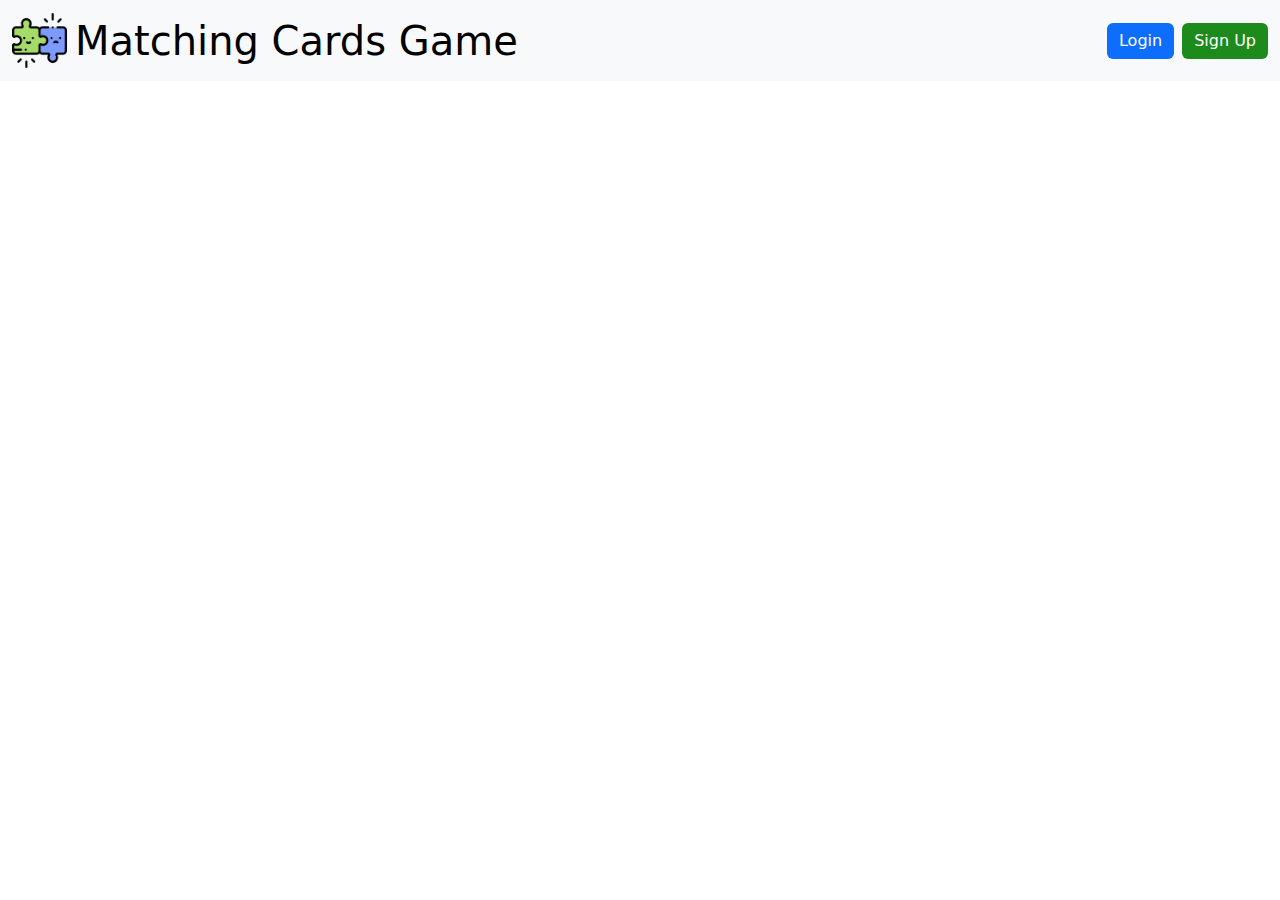
==== Index.html @ 88682d71 "Initia1l commit" ====
<!doctype html>
<html lang="en">
  <head>
    <meta charset="utf-8">
    <meta name="viewport" content="width=device-width, initial-scale=1">
    <title>Matching Cards Game</title>
    <link href="https://cdn.jsdelivr.net/npm/bootstrap@5.3.3/dist/css/bootstrap.min.css" rel="stylesheet" integrity="sha384-QWTKZyjpPEjISv5WaRU9OFeRpok6YctnYmDr5pNlyT2bRjXh0JMhjY6hW+ALEwIH" crossorigin="anonymous">
    <link rel="stylesheet" href="JS Project.css">
  </head>
  <body>
    <nav class="navbar navbar-expand-lg bg-body-tertiary">
        <div class="container-fluid">
          <!-- Nav-Left -->
          <a class="navbar-brand d-flex align-items-center navleft" href="#">
            <img src="image.png" alt="Logo" class="logo" style="width: 55px; height: 55px;">
            <h1 class="title mb-0 ms-2">Matching Cards Game</h1>
          </a>

          <button class="navbar-toggler" type="button" data-bs-toggle="collapse" data-bs-target="#navbarSupportedContent" aria-controls="navbarSupportedContent" aria-expanded="false" aria-label="Toggle navigation">
            <span class="navbar-toggler-icon"></span>
          </button>
          <div class="collapse navbar-collapse" id="navbarSupportedContent">
            <ul class="navbar-nav me-auto mb-2 mb-lg-0"></ul>

            <!-- Nav-Right -->
            <form class="d-flex mx-2" role="search">
                <!-- Login Button -->
                <button type="button" id="loginModalButton" class="btn btn-primary" data-bs-toggle="modal" data-bs-target="#loginModal">
                  Login
                </button>

                <!-- Login Modal -->
                <div class="modal fade" id="loginModal" tabindex="-1" aria-labelledby="loginModalLabel" aria-hidden="true">
                  <div class="modal-dialog">
                    <div class="modal-content">
                      <div class="modal-header">
                        <h1 class="modal-title fs-5" id="loginModalLabel">Login Form</h1>
                        <button type="button" class="btn-close" data-bs-dismiss="modal" aria-label="Close"></button>
                      </div>
                      <div class="modal-body">
                        <form>
                          <label for="login-name">Username:</label>
                          <input type="text" id="login-name" name="name" required class="form-control mb-3">

                          <label for="login-password">Password:</label>
                          <input type="password" id="login-password" name="password" required class="form-control mb-3">

                          <button type="submit" class="btn btn-primary w-100">Login</button>
                        </form>
                      </div>
                    </div>
                  </div>
                </div>

                <!-- Signup Button -->
                <button type="button" id="signupModalButton" button" class="btn btn-secondary" data-bs-toggle="modal" data-bs-target="#signupModal">
                  Sign Up
                </button>

                <!-- Signup Modal -->
                <div class="modal fade" id="signupModal" tabindex="-1" aria-labelledby="signupModalLabel" aria-hidden="true">
                  <div class="modal-dialog">
                    <div class="modal-content">
                      <div class="modal-header">
                        <h1 class="modal-title fs-5" id="signupModalLabel">Sign Up Form</h1>
                        <button type="button" class="btn-close" data-bs-dismiss="modal" aria-label="Close"></button>
                      </div>
                      <div class="modal-body">
                        <form id="signupForm">
                          <label for="signup-name">Name:</label>
                          <input type="text" id="signup-name" name="name" required class="form-control mb-3">

                          <label for="signup-email">Email:</label>
                          <input type="email" id="signup-email" name="email" required class="form-control mb-3">

                          <label for="signup-password">Password:</label>
                          <input type="password" id="signup-password" name="password" required class="form-control mb-3">

                          <label for="signup-confirm-password">Confirm Password:</label>
                          <input type="password" id="signup-confirm-password" name="confirm-password" required class="form-control mb-3">
                          
                          <button type="button" id="signupButton" class="btn btn-success w-100">Sign Up</button>
                        </form>
                      </div>
                    </div>
                  </div>
                </div>
            </form>
          </div>
        </div>
      </nav>
    
    <!-- JavaScript -->
    <script src="JS Project.js"></script>
    <script src="https://cdn.jsdelivr.net/npm/bootstrap@5.3.3/dist/js/bootstrap.bundle.min.js" integrity="sha384-YvpcrYf0tY3lHB60NNkmXc5s9fDVZLESaAA55NDzOxhy9GkcIdslK1eN7N6jIeHz" crossorigin="anonymous"></script>
  </body>
</html>
---- JS Project.css ----
#signupModalButton {
    background-color: rgb(28, 139, 28); 
    color: white;             
    border: none;             
}

#loginModalButton {
    /* background-color: #7D9BFF;  */
    color: white;             
    border: none;             
}
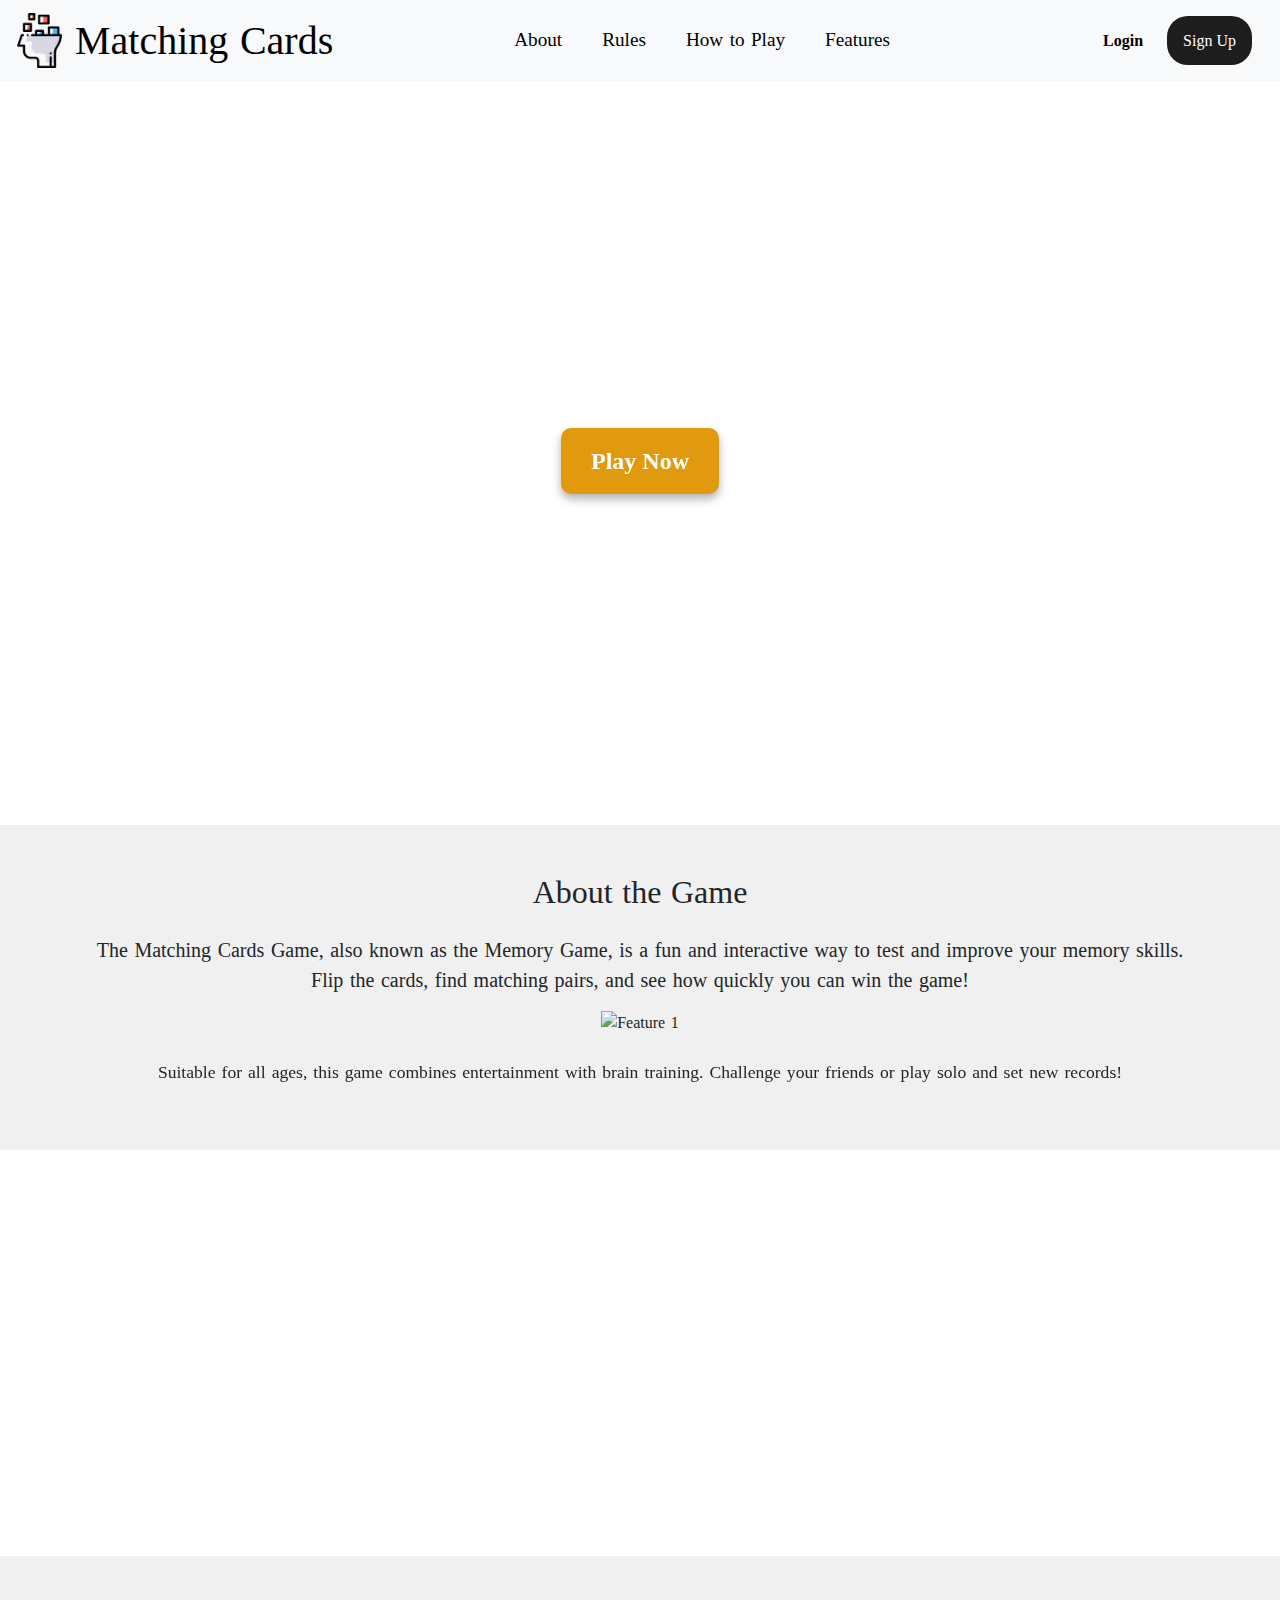
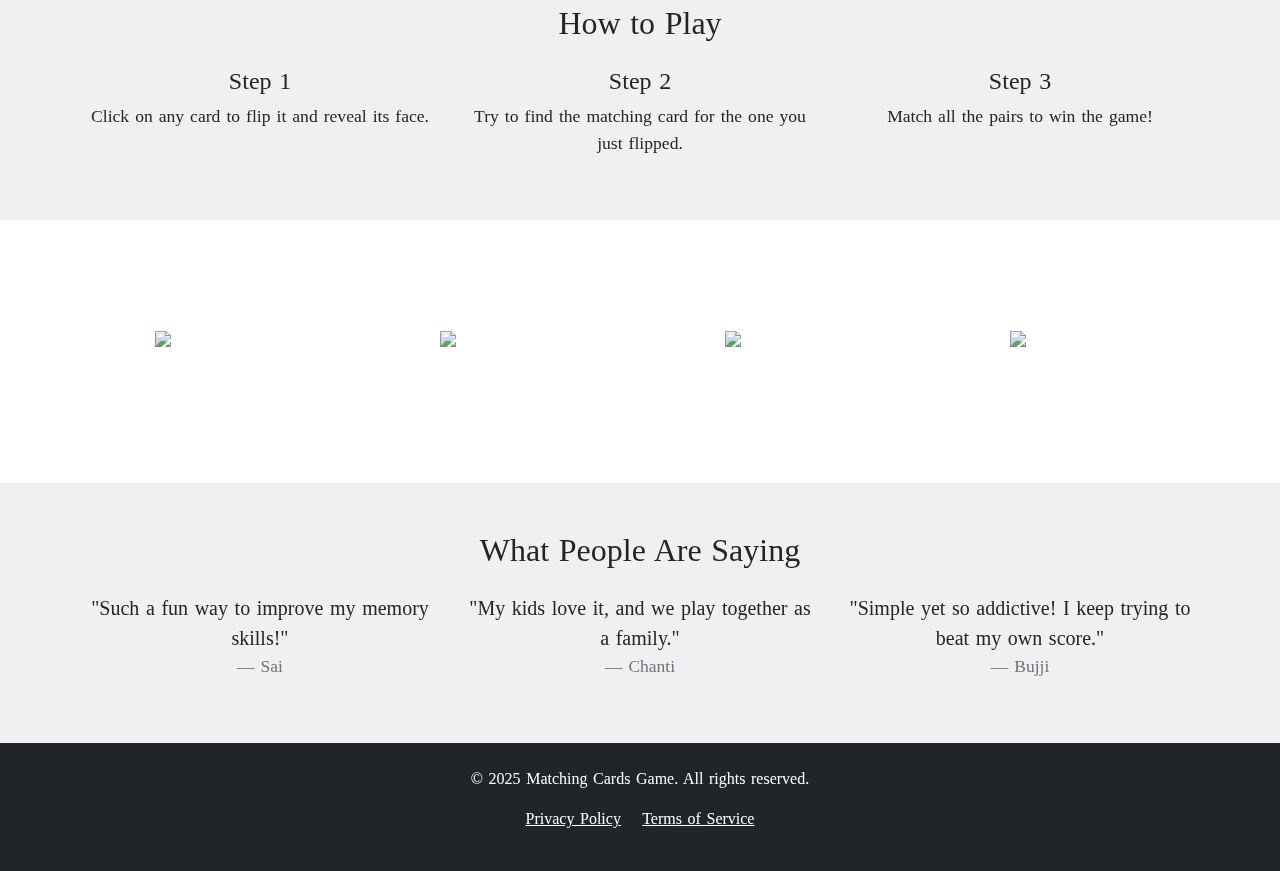
==== commit 456474a1: "Second commit" ====
--- a/Index.html
+++ b/Index.html
@@ -4,23 +4,42 @@
     <meta charset="utf-8">
     <meta name="viewport" content="width=device-width, initial-scale=1">
     <title>Matching Cards Game</title>
+    <link href="https://fonts.googleapis.com/css2?family=Inter:wght@400;500;600;700&display=swap" rel="stylesheet">
     <link href="https://cdn.jsdelivr.net/npm/bootstrap@5.3.3/dist/css/bootstrap.min.css" rel="stylesheet" integrity="sha384-QWTKZyjpPEjISv5WaRU9OFeRpok6YctnYmDr5pNlyT2bRjXh0JMhjY6hW+ALEwIH" crossorigin="anonymous">
+    <link rel="stylesheet" href="https://cdn.jsdelivr.net/npm/sweetalert2@11/dist/sweetalert2.min.css">
     <link rel="stylesheet" href="JS Project.css">
   </head>
   <body>
+    <div class="background-container"></div>
+    <!-- Navbar -->
     <nav class="navbar navbar-expand-lg bg-body-tertiary">
         <div class="container-fluid">
           <!-- Nav-Left -->
           <a class="navbar-brand d-flex align-items-center navleft" href="#">
-            <img src="image.png" alt="Logo" class="logo" style="width: 55px; height: 55px;">
-            <h1 class="title mb-0 ms-2">Matching Cards Game</h1>
+            <img src="artificial-intelligence_994982.png" alt="Logo" class="logo" style="width: 55px; height: 55px;">
+            <h1 class="title mb-0 ms-2">Matching Cards</h1>
           </a>
 
           <button class="navbar-toggler" type="button" data-bs-toggle="collapse" data-bs-target="#navbarSupportedContent" aria-controls="navbarSupportedContent" aria-expanded="false" aria-label="Toggle navigation">
             <span class="navbar-toggler-icon"></span>
           </button>
           <div class="collapse navbar-collapse" id="navbarSupportedContent">
-            <ul class="navbar-nav me-auto mb-2 mb-lg-0"></ul>
+
+            <!-- Nav-Center -->
+            <ul class="navbar-nav me-auto mb-2 mb-lg-0">
+              <li class="nav-item">
+                <a class="nav-link" href="#about">About</a>
+              </li>
+              <li class="nav-item">
+                <a class="nav-link" href="#rules">Rules</a>
+              </li>
+              <li class="nav-item">
+                <a class="nav-link" href="#how-to-play">How to Play</a>
+              </li>
+              <li class="nav-item">
+                <a class="nav-link" href="#features">Features</a>
+              </li>
+            </ul>
 
             <!-- Nav-Right -->
             <form class="d-flex mx-2" role="search">
@@ -34,18 +53,18 @@
                   <div class="modal-dialog">
                     <div class="modal-content">
                       <div class="modal-header">
-                        <h1 class="modal-title fs-5" id="loginModalLabel">Login Form</h1>
+                        <h1 class="modal-title fs-5 text-center w-100" id="loginModalLabel">Login Form</h1>
                         <button type="button" class="btn-close" data-bs-dismiss="modal" aria-label="Close"></button>
                       </div>
                       <div class="modal-body">
                         <form>
-                          <label for="login-name">Username:</label>
-                          <input type="text" id="login-name" name="name" required class="form-control mb-3">
+                          <label for="login-email">Email</label>
+                          <input type="email" id="login-email" name="email" required class="form-control mb-3">
 
                           <label for="login-password">Password:</label>
                           <input type="password" id="login-password" name="password" required class="form-control mb-3">
 
-                          <button type="submit" class="btn btn-primary w-100">Login</button>
+                          <button type="button" id="loginButton" class="btn btn-primary d-block mx-auto w-50">Login</button>
                         </form>
                       </div>
                     </div>
@@ -53,7 +72,7 @@
                 </div>
 
                 <!-- Signup Button -->
-                <button type="button" id="signupModalButton" button" class="btn btn-secondary" data-bs-toggle="modal" data-bs-target="#signupModal">
+                <button type="button" id="signupModalButton" class="btn btn-secondary me-3" data-bs-toggle="modal" data-bs-target="#signupModal">
                   Sign Up
                 </button>
 
@@ -62,7 +81,7 @@
                   <div class="modal-dialog">
                     <div class="modal-content">
                       <div class="modal-header">
-                        <h1 class="modal-title fs-5" id="signupModalLabel">Sign Up Form</h1>
+                        <h1 class="modal-title fs-5 text-center w-100" id="signupModalLabel">Sign Up Form</h1>
                         <button type="button" class="btn-close" data-bs-dismiss="modal" aria-label="Close"></button>
                       </div>
                       <div class="modal-body">
@@ -79,7 +98,7 @@
                           <label for="signup-confirm-password">Confirm Password:</label>
                           <input type="password" id="signup-confirm-password" name="confirm-password" required class="form-control mb-3">
                           
-                          <button type="button" id="signupButton" class="btn btn-success w-100">Sign Up</button>
+                          <button type="button" id="signupButton" class="btn btn-success d-block mx-auto w-50">Sign Up</button>
                         </form>
                       </div>
                     </div>
@@ -90,8 +109,130 @@
         </div>
       </nav>
     
-    <!-- JavaScript -->
-    <script src="JS Project.js"></script>
+    <!-- Game Body -->
+    <div class="play-now-container">
+      <div class="centered-text">
+        <h1>Welcome to the Matching Cards Game</h1>
+        <h5 class="mb-3">Challenge your memory and match all the cards to win!</h5>
+        <button class="play-now-btn" onclick="startGame()">Play Now</button>
+      </div>
+    </div>
+    <!-- About Section -->
+    <section id="about" class="py-5">
+      <div class="container text-center">
+        <h2 class="mb-4">About the Game</h2>
+        <p class="lead">
+          The Matching Cards Game, also known as the Memory Game, is a fun and interactive way to test and improve your memory skills. Flip the cards, find matching pairs, and see how quickly you can win the game!
+        </p>
+        <div class="col-md-6 mx-auto">
+          <img src="https://img.freepik.com/free-vector/hand-drawn-memory-game-card_23-2150138546.jpg?t=st=1738011344~exp=1738014944~hmac=1db11091009ba32797572f7f1c709d131ff43c8e383258971d73b6f39f11af08&w=2000" alt="Feature 1" class="img-fluid mb-4">
+        </div>
+        <p id="about-paragraph-2">
+          Suitable for all ages, this game combines entertainment with brain training. Challenge your friends or play solo and set new records!
+        </p>
+      </div>
+    </section>
+
+    <!-- Rules Section -->
+    <section id="rules" class="py-5">
+      <div class="container text-center">
+        <h2 class="mb-4">Rules</h2>
+        <ul class="list-unstyled lead">
+          <li class="mb-2">1. You can only flip two cards at a time.</li>
+          <li class="mb-2">2. If the two cards match, they will remain flipped.</li>
+          <li class="mb-2">3. If the two cards do not match, they will flip back.</li>
+          <li class="mb-2">4. Continue flipping cards until all pairs are matched.</li>
+          <li>5. Aim to match all pairs in the fewest number of attempts!</li>
+        </ul>
+      </div>
+    </section>
+
+    <!-- How to Play Section -->
+    <section id="how-to-play" class="py-5">
+      <div class="container text-center">
+        <h2 class="mb-4">How to Play</h2>
+        <div class="row">
+          <div class="col-md-4">
+            <h4>Step 1</h4>
+            <p>Click on any card to flip it and reveal its face.</p>
+          </div>
+          <div class="col-md-4">
+            <h4>Step 2</h4>
+            <p>Try to find the matching card for the one you just flipped.</p>
+          </div>
+          <div class="col-md-4">
+            <h4>Step 3</h4>
+            <p>Match all the pairs to win the game!</p>
+          </div>
+        </div>
+      </div>
+    </section>
+
+    <!-- Features Section -->
+    <section id="features" class="py-5">
+      <div class="container text-center">
+        <h2 class="mb-4">Features</h2>
+        <div class="row">
+          <div class="col-md-3">
+            <img src="https://imgs.search.brave.com/dAk8lnPWnwfL-H8TKE4ruaggciHf4OfFQa4pqZx1gVA/rs:fit:500:0:0:0/g:ce/aHR0cHM6Ly9pLmV0/c3lzdGF0aWMuY29t/LzkwODkyOTUvYy8y/MjUwLzIyNTAvMC8z/MDcvaWwvODBjNmRm/LzQ1NDU4Njg4OTMv/aWxfNjAweDYwMC40/NTQ1ODY4ODkzX2Fn/azIuanBn" alt="Feature 1" class="img-fluid mb-2">
+            <p class="lead">Responsive Design</p>
+          </div>
+          <div class="col-md-3">
+            <img src="https://media.istockphoto.com/id/165808911/vector/seamless-sketchy-gambling-background.jpg?s=612x612&w=0&k=20&c=xPhKCPptlTzb1c4b8AgfLMcfgFPc8h7k408a5qskwbc=" alt="Feature 2" class="img-fluid mb-2">
+            <p class="lead">Interactive Gameplay</p>
+          </div>
+          <div class="col-md-3">
+            <img src="https://imgs.search.brave.com/dAk8lnPWnwfL-H8TKE4ruaggciHf4OfFQa4pqZx1gVA/rs:fit:500:0:0:0/g:ce/aHR0cHM6Ly9pLmV0/c3lzdGF0aWMuY29t/LzkwODkyOTUvYy8y/MjUwLzIyNTAvMC8z/MDcvaWwvODBjNmRm/LzQ1NDU4Njg4OTMv/aWxfNjAweDYwMC40/NTQ1ODY4ODkzX2Fn/azIuanBn" alt="Feature 3" class="img-fluid mb-2">
+            <p class="lead">Score Tracking</p>
+          </div>
+          <div class="col-md-3">
+            <img src="https://files.oaiusercontent.com/file-RHtWXZrp2qFBhBNarhbA9V?se=2025-01-27T20%3A14%3A05Z&sp=r&sv=2024-08-04&sr=b&rscc=max-age%3D604800%2C%20immutable%2C%20private&rscd=attachment%3B%20filename%3Db121ca45-e9a7-44d7-8a75-b4c12d9004ea.webp&sig=NeFZGSSMA1Ck%2BshZG92z2w/9kWY3EGKDOteXCU4sWtw%3D" alt="Feature 4" class="img-fluid mb-2">
+            <p class="lead">Fun for All Ages</p>
+          </div>
+        </div>
+      </div>
+    </section>
+
+    <!-- Testimonials Section -->
+    <section id="testimonials" class="py-5">
+      <div class="container text-center">
+        <h2 class="mb-4">What People Are Saying</h2>
+        <div class="row">
+          <div class="col-md-4">
+            <blockquote class="blockquote">
+              <p>"Such a fun way to improve my memory skills!"</p>
+              <footer class="blockquote-footer">Sai</footer>
+            </blockquote>
+          </div>
+          <div class="col-md-4">
+            <blockquote class="blockquote">
+              <p>"My kids love it, and we play together as a family."</p>
+              <footer class="blockquote-footer">Chanti</footer>
+            </blockquote>
+          </div>
+          <div class="col-md-4">
+            <blockquote class="blockquote">
+              <p>"Simple yet so addictive! I keep trying to beat my own score."</p>
+              <footer class="blockquote-footer">Bujji</footer>
+            </blockquote>
+          </div>
+        </div>
+      </div>
+    </section>
+
+    <!-- Footer -->
+    <footer class="py-4 bg-dark text-white text-center">
+      <p>&copy; 2025 Matching Cards Game. All rights reserved.</p>
+      <p>
+        <a href="#" class="text-white me-3">Privacy Policy</a>
+        <a href="#" class="text-white">Terms of Service</a>
+      </p>
+    </footer>
+
+
+    <!-- Script connections -->
+    <script type="module" src="JS Project.js"></script>
+    <script src="https://cdn.jsdelivr.net/npm/sweetalert2@11/dist/sweetalert2.min.js"></script>
     <script src="https://cdn.jsdelivr.net/npm/bootstrap@5.3.3/dist/js/bootstrap.bundle.min.js" integrity="sha384-YvpcrYf0tY3lHB60NNkmXc5s9fDVZLESaAA55NDzOxhy9GkcIdslK1eN7N6jIeHz" crossorigin="anonymous"></script>
   </body>
 </html>
--- a/JS Project.css
+++ b/JS Project.css
@@ -1,11 +1,162 @@
-#signupModalButton {
-    background-color: rgb(28, 139, 28); 
-    color: white;             
-    border: none;             
+html {
+  scroll-behavior: smooth;
+  scroll-padding-top: 80px;
+  overflow-x: hidden;
+}
+
+body {
+  background-image: url('maria-sol-ponce-FliC0KecSw0-unsplash.jpg');
+  background-size: cover;
+  background-repeat: no-repeat;
+  background-attachment: fixed;
+  background-position: center;
+  font-family: 'math';
+  position: relative;
+  word-spacing: 0.1em;
+}
+
+.background-container {
+  position: fixed;
+  top: 0;
+  left: 0;
+  width: 100%;
+  height: 100%;
+  background-image: url('maria-sol-ponce-FliC0KecSw0-unsplash.jpg');
+  background-size: cover;
+  background-position: center;
+  background-attachment: fixed;
+  filter: blur(11px);
+  z-index: -1;
+  pointer-events: none;
+}
+
+.navbar {
+  position: fixed;
+  width: 100%;
+  z-index: 1060;
+}
+
+.navbar-nav {
+  margin-left: auto;
+}
+
+.navbar-nav .nav-link {
+  font-size: 1.2rem;
+  margin-right: 1.5rem;
+  color: #000;
+}
+
+.navbar-nav .nav-link:hover {
+  color: dimgray;
 }
 
 #loginModalButton {
-    /* background-color: #7D9BFF;  */
-    color: white;             
-    border: none;             
+  background-color: inherit;
+  color: #000000;
+  /* border: 1px solid grey; */
+  padding: 0.5rem 1rem;
+  border-radius: 1rem;
+  font-weight: 600;
+}
+
+#loginModalButton:hover {
+  color: dimgray;
+}
+
+#signupModalButton {
+  background-color: rgb(28, 29, 28);
+  border: none;
+  padding: 0.8rem 1rem;
+  border-radius: 1.3rem;
+}
+
+#signupModalButton:hover {
+  background-color: rgb(66, 63, 63);
+  /* color: #000; */
+  border: none;
+  /* font-weight: 600; */
+}
+
+.btn {
+  background-color: rgb(28, 29, 28);
+  border: none;
+  padding: 0.8rem;
+  border-radius: 1rem;
+}
+
+/* .modal-backdrop {
+  background-color: rgba(0, 0, 0, 0.5);
+  z-index: 1040;
+}
+
+.modal {
+  background: none;
+  z-index: 1050;
+}
+
+.modal-dialog {
+  margin-top: 9vh;
+} */
+
+.play-now-container {
+  height: calc(100vh - 75px);
+  display: flex;
+  justify-content: center;
+  align-items: center;
+  position: relative;
+  z-index: 1;
+  text-align: center;
+  color: #fff;
+}
+
+.play-now-btn {
+  background-color: #e19a0d;
+  color: #fff;
+  border: none;
+  padding: 15px 30px;
+  font-size: 1.5rem;
+  font-weight: bold;
+  border-radius: 10px;
+  box-shadow: 0 5px 10px rgba(0, 0, 0, 0.3);
+  transition: all 0.3s ease;
+}
+
+.play-now-btn:hover {
+  background-color: #0056b3;
+  transform: scale(1.05);
+  box-shadow: 0 8px 15px rgba(0, 0, 0, 0.4);
+}
+
+#about{
+  background-color: #f0f0f0;
+}
+
+#about #about-paragraph-2{
+  font-size: 1.1rem;
+}
+
+#rules{
+  color: #fff;
+  font-size: 1.5rem;
+  font-weight: bold;
+  line-height: 2.5rem;
+}
+
+#how-to-play{
+  background-color: #f0f0f0;
+}
+
+#how-to-play p{
+  font-size: 1.1rem;
+}
+
+#features{
+  color: #fff;
+  font-size: 1.5rem;
+  font-weight: bold;
+  line-height: 2.5rem;
+}
+
+#testimonials{
+  background-color: #f0f0f0;
 }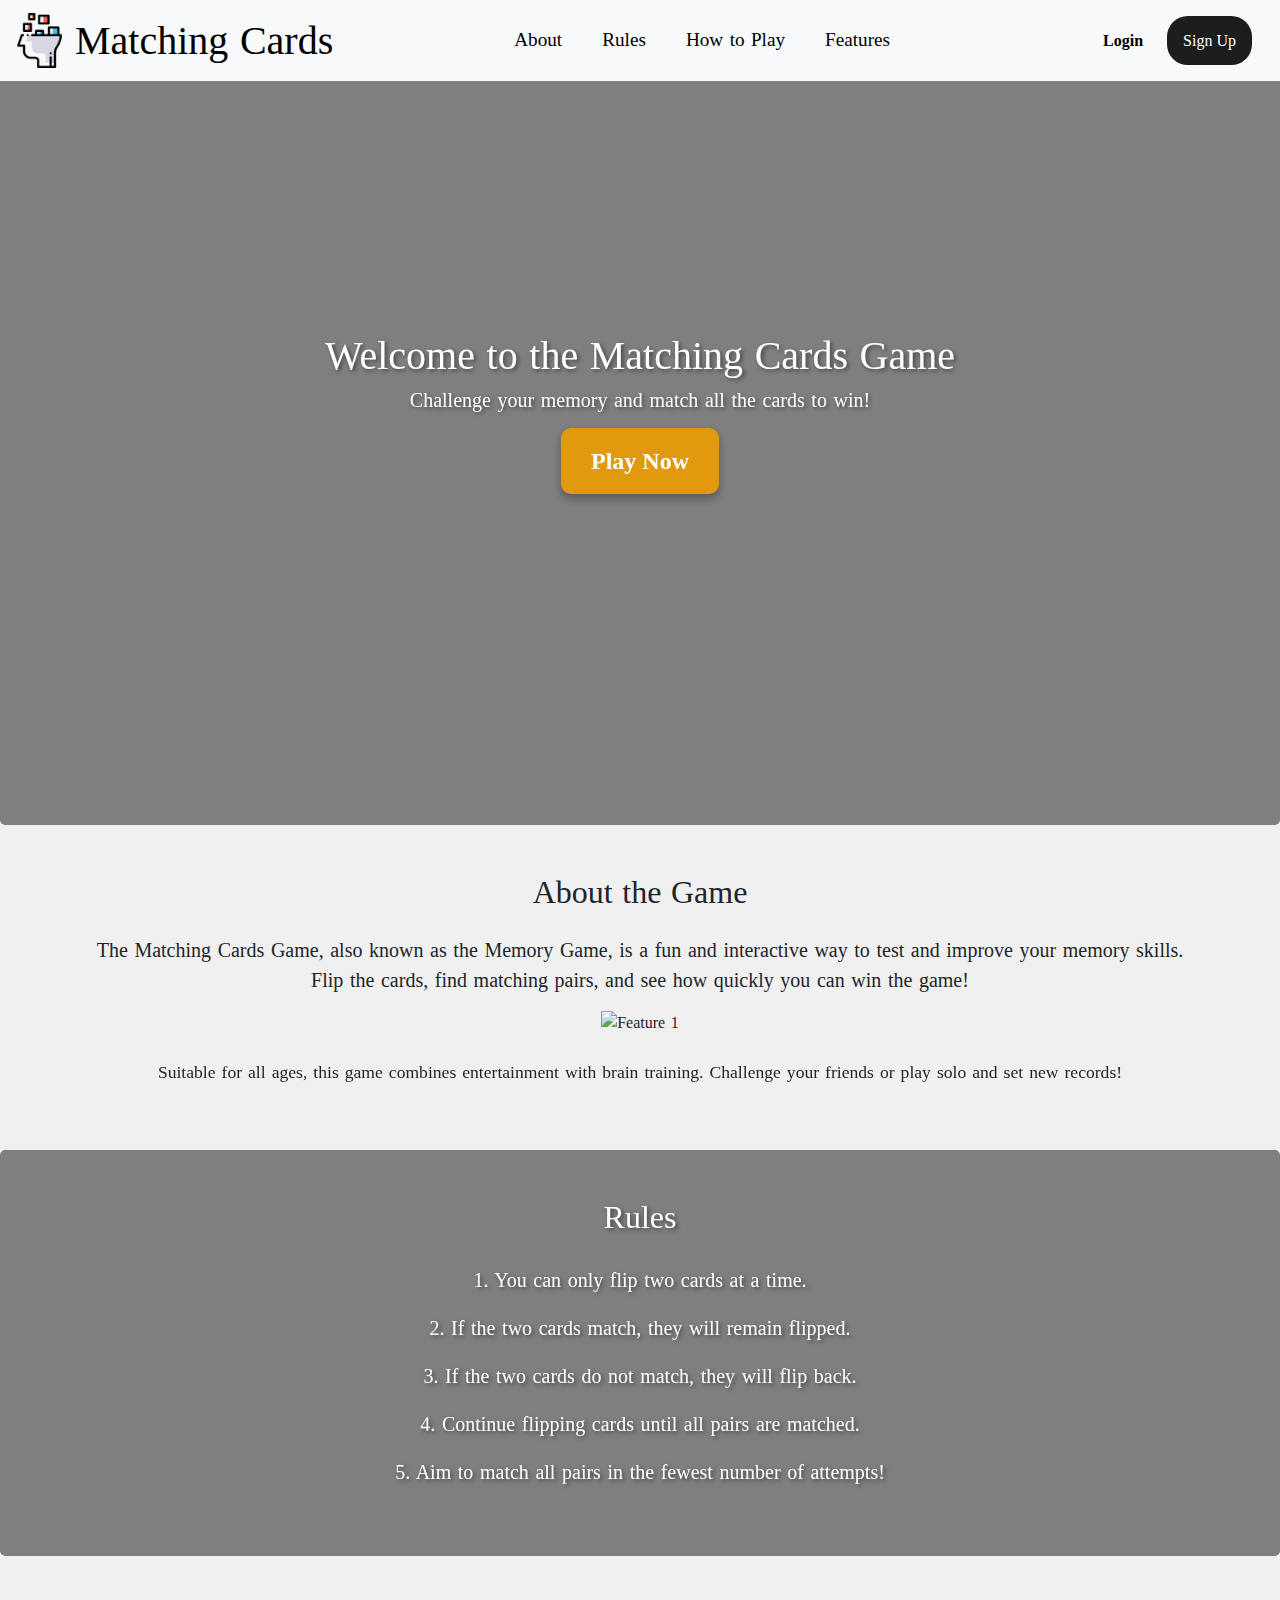
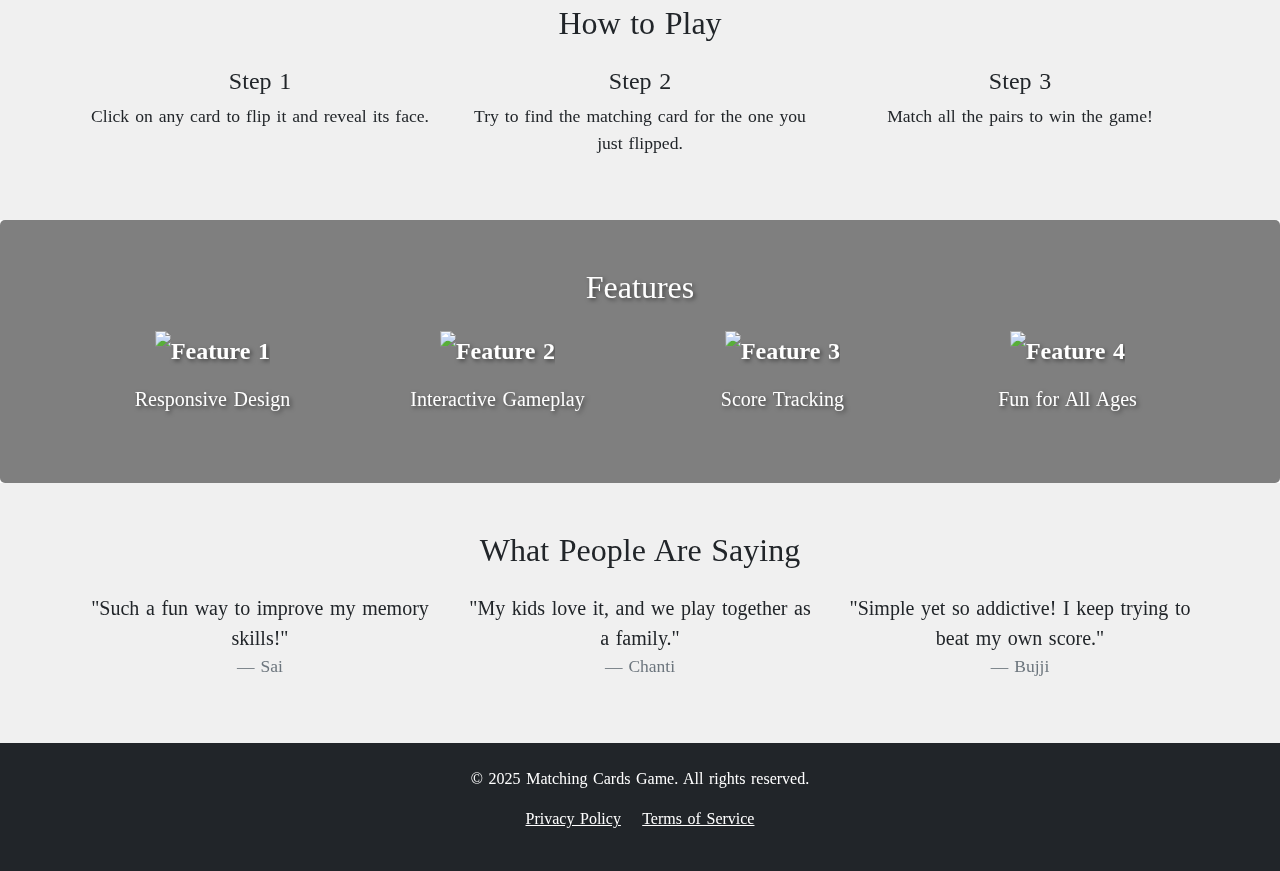
==== commit de9108ea: "Jan 30 commit" ====
--- a/Index.html
+++ b/Index.html
@@ -11,7 +11,7 @@
   </head>
   <body>
     <div class="background-container"></div>
-    <!-- Navbar -->
+    <!-- RECHECK : Navbar -->
     <nav class="navbar navbar-expand-lg bg-body-tertiary">
         <div class="container-fluid">
           <!-- Nav-Left -->
@@ -43,81 +43,102 @@
 
             <!-- Nav-Right -->
             <form class="d-flex mx-2" role="search">
-                <!-- Login Button -->
-                <button type="button" id="loginModalButton" class="btn btn-primary" data-bs-toggle="modal" data-bs-target="#loginModal">
+              <!-- Login Button -->
+              <button type="button" id="loginModalButton" class="btn btn-primary" data-bs-toggle="modal" data-bs-target="#loginModal">
                   Login
-                </button>
-
-                <!-- Login Modal -->
-                <div class="modal fade" id="loginModal" tabindex="-1" aria-labelledby="loginModalLabel" aria-hidden="true">
-                  <div class="modal-dialog">
-                    <div class="modal-content">
-                      <div class="modal-header">
-                        <h1 class="modal-title fs-5 text-center w-100" id="loginModalLabel">Login Form</h1>
-                        <button type="button" class="btn-close" data-bs-dismiss="modal" aria-label="Close"></button>
-                      </div>
-                      <div class="modal-body">
-                        <form>
-                          <label for="login-email">Email</label>
-                          <input type="email" id="login-email" name="email" required class="form-control mb-3">
-
-                          <label for="login-password">Password:</label>
-                          <input type="password" id="login-password" name="password" required class="form-control mb-3">
-
-                          <button type="button" id="loginButton" class="btn btn-primary d-block mx-auto w-50">Login</button>
-                        </form>
-                      </div>
+              </button>
+
+              <!-- Login Modal -->
+              <div class="modal fade" id="loginModal" tabindex="-1" aria-labelledby="loginModalLabel" aria-hidden="true">
+                <div class="modal-dialog">
+                  <div class="modal-content">
+                    <div class="modal-header">
+                      <h1 class="modal-title fs-5 text-center w-100" id="loginModalLabel">Login Form</h1>
+                      <button type="button" class="btn-close" data-bs-dismiss="modal" aria-label="Close"></button>
+                    </div>
+                    <div class="modal-body">
+                      <form>
+                        <label for="login-email">Email</label>
+                        <input type="email" id="login-email" name="email" required class="form-control mb-3">
+
+                        <label for="login-password">Password:</label>
+                        <input type="password" id="login-password" name="password" required class="form-control mb-3">
+
+                        <button type="button" id="loginButton" class="btn btn-primary d-block mx-auto w-50">Login</button>
+                      </form>
                     </div>
                   </div>
                 </div>
-
-                <!-- Signup Button -->
-                <button type="button" id="signupModalButton" class="btn btn-secondary me-3" data-bs-toggle="modal" data-bs-target="#signupModal">
-                  Sign Up
-                </button>
-
-                <!-- Signup Modal -->
-                <div class="modal fade" id="signupModal" tabindex="-1" aria-labelledby="signupModalLabel" aria-hidden="true">
-                  <div class="modal-dialog">
-                    <div class="modal-content">
-                      <div class="modal-header">
-                        <h1 class="modal-title fs-5 text-center w-100" id="signupModalLabel">Sign Up Form</h1>
-                        <button type="button" class="btn-close" data-bs-dismiss="modal" aria-label="Close"></button>
-                      </div>
-                      <div class="modal-body">
-                        <form id="signupForm">
-                          <label for="signup-name">Name:</label>
-                          <input type="text" id="signup-name" name="name" required class="form-control mb-3">
-
-                          <label for="signup-email">Email:</label>
-                          <input type="email" id="signup-email" name="email" required class="form-control mb-3">
-
-                          <label for="signup-password">Password:</label>
-                          <input type="password" id="signup-password" name="password" required class="form-control mb-3">
-
-                          <label for="signup-confirm-password">Confirm Password:</label>
-                          <input type="password" id="signup-confirm-password" name="confirm-password" required class="form-control mb-3">
+              </div>
+
+              <!-- Signup Button -->
+              <button type="button" id="signupModalButton" class="btn btn-secondary me-3" data-bs-toggle="modal" data-bs-target="#signupModal">
+                Sign Up
+              </button>
+
+              <!-- Signup Modal -->
+              <div class="modal fade" id="signupModal" tabindex="-1" aria-labelledby="signupModalLabel" aria-hidden="true">
+                <div class="modal-dialog">
+                  <div class="modal-content">
+                    <div class="modal-header">
+                      <h1 class="modal-title fs-5 text-center w-100" id="signupModalLabel">Sign Up Form</h1>
+                      <button type="button" class="btn-close" data-bs-dismiss="modal" aria-label="Close"></button>
+                    </div>
+                    <div class="modal-body">
+                      <form id="signupForm">
+                        <label for="signup-name">Name:</label>
+                        <input type="text" id="signup-name" name="name" required class="form-control mb-3">
+
+                        <label for="signup-email">Email:</label>
+                        <input type="email" id="signup-email" name="email" required class="form-control mb-3">
+
+                        <label for="signup-password">Password:</label>
+                        <input type="password" id="signup-password" name="password" required class="form-control mb-3">
+
+                        <label for="signup-confirm-password">Confirm Password:</label>
+                        <input type="password" id="signup-confirm-password" name="confirm-password" required class="form-control mb-3">
                           
-                          <button type="button" id="signupButton" class="btn btn-success d-block mx-auto w-50">Sign Up</button>
-                        </form>
-                      </div>
+                        <button type="button" id="signupButton" class="btn btn-success d-block mx-auto w-50">Sign Up</button>
+                      </form>
                     </div>
                   </div>
                 </div>
+              </div>
+
+              <!-- Profile Button (Initially Hidden) -->
+              <button id="profileButton" class="btn btn-secondary d-none" data-bs-toggle="offcanvas" data-bs-target="#profileOffcanvas">
+                Welcome, User
+              </button>
             </form>
           </div>
         </div>
-      </nav>
-    
-    <!-- Game Body -->
+    </nav>
+
+    <!-- RECHECK : Offcanvas for User Profile -->
+    <div class="offcanvas offcanvas-end" tabindex="-1" id="profileOffcanvas" aria-labelledby="profileOffcanvasLabel">
+      <div class="offcanvas-header">
+        <h5 id="profileOffcanvasLabel">User Profile</h5>
+        <button type="button" class="btn-close" data-bs-dismiss="offcanvas" aria-label="Close"></button>
+      </div>
+      <div class="offcanvas-body my-3">
+        <!-- Profile Content -->
+        <p id="userName">Name: </p>
+        <p id="userEmail">Email: </p>
+        <!-- You can add more profile fields here -->
+        <button class="btn btn-danger" id="logoutButton">Logout</button>
+      </div>
+    </div>
+
+    <!-- RECHECK : Game Body -->
     <div class="play-now-container">
       <div class="centered-text">
         <h1>Welcome to the Matching Cards Game</h1>
         <h5 class="mb-3">Challenge your memory and match all the cards to win!</h5>
-        <button class="play-now-btn" onclick="startGame()">Play Now</button>
+        <button class="play-now-btn" id="playNowButton">Play Now</button>
       </div>
     </div>
-    <!-- About Section -->
+
+    <!-- RECHECK : About Section -->
     <section id="about" class="py-5">
       <div class="container text-center">
         <h2 class="mb-4">About the Game</h2>
@@ -133,7 +154,7 @@
       </div>
     </section>
 
-    <!-- Rules Section -->
+    <!-- RECHECK : Rules Section -->
     <section id="rules" class="py-5">
       <div class="container text-center">
         <h2 class="mb-4">Rules</h2>
@@ -147,7 +168,7 @@
       </div>
     </section>
 
-    <!-- How to Play Section -->
+    <!-- RECHECK : How to Play Section -->
     <section id="how-to-play" class="py-5">
       <div class="container text-center">
         <h2 class="mb-4">How to Play</h2>
@@ -168,7 +189,7 @@
       </div>
     </section>
 
-    <!-- Features Section -->
+    <!-- RECHECK : Features Section -->
     <section id="features" class="py-5">
       <div class="container text-center">
         <h2 class="mb-4">Features</h2>
@@ -193,7 +214,7 @@
       </div>
     </section>
 
-    <!-- Testimonials Section -->
+    <!-- RECHECK : Testimonials Section -->
     <section id="testimonials" class="py-5">
       <div class="container text-center">
         <h2 class="mb-4">What People Are Saying</h2>
@@ -220,7 +241,7 @@
       </div>
     </section>
 
-    <!-- Footer -->
+    <!-- RECHECK : Footer -->
     <footer class="py-4 bg-dark text-white text-center">
       <p>&copy; 2025 Matching Cards Game. All rights reserved.</p>
       <p>
@@ -229,7 +250,6 @@
       </p>
     </footer>
 
-
     <!-- Script connections -->
     <script type="module" src="JS Project.js"></script>
     <script src="https://cdn.jsdelivr.net/npm/sweetalert2@11/dist/sweetalert2.min.js"></script>
--- a/JS Project.css
+++ b/JS Project.css
@@ -25,7 +25,7 @@
   background-size: cover;
   background-position: center;
   background-attachment: fixed;
-  filter: blur(11px);
+  filter: blur(8px);
   z-index: -1;
   pointer-events: none;
 }
@@ -84,19 +84,11 @@
   border-radius: 1rem;
 }
 
-/* .modal-backdrop {
-  background-color: rgba(0, 0, 0, 0.5);
-  z-index: 1040;
+.offcanvas-body{
+  display: flex;
+  flex-direction: column;
+  align-items: center;
 }
-
-.modal {
-  background: none;
-  z-index: 1050;
-}
-
-.modal-dialog {
-  margin-top: 9vh;
-} */
 
 .play-now-container {
   height: calc(100vh - 75px);
@@ -106,7 +98,11 @@
   position: relative;
   z-index: 1;
   text-align: center;
-  color: #fff;
+  text-shadow: 2px 2px 4px rgba(0, 0, 0, 0.5);
+  color: #FFFFFF;
+  background: rgba(0, 0, 0, 0.5);
+  padding: 10px 15px;
+  border-radius: 5px;
 }
 
 .play-now-btn {
@@ -136,7 +132,11 @@
 }
 
 #rules{
-  color: #fff;
+  color: #FFFFFF;
+  text-shadow: 2px 2px 4px rgba(0, 0, 0, 0.5);
+  background: rgba(0, 0, 0, 0.5);
+  padding: 10px 15px;
+  border-radius: 5px;
   font-size: 1.5rem;
   font-weight: bold;
   line-height: 2.5rem;
@@ -151,7 +151,11 @@
 }
 
 #features{
-  color: #fff;
+  color: #FFFFFF;
+  text-shadow: 2px 2px 4px rgba(0, 0, 0, 0.5);
+  background: rgba(0, 0, 0, 0.5);
+  padding: 10px 15px;
+  border-radius: 5px;
   font-size: 1.5rem;
   font-weight: bold;
   line-height: 2.5rem;
